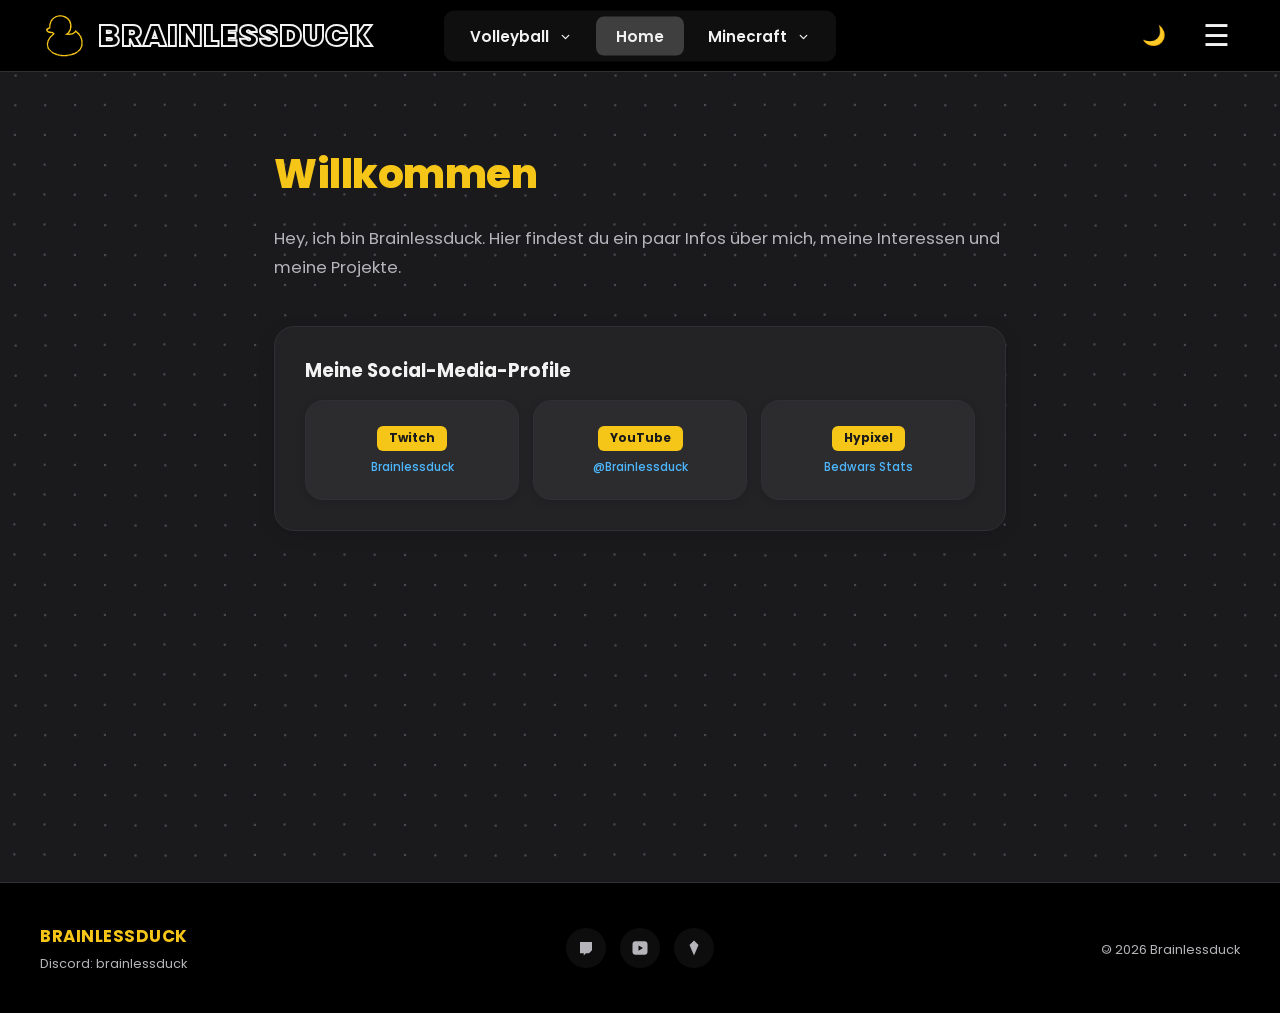
==== index.html @ 58479819 "Klick-Puls: Punkte leuchten nach und verblassen ueber ca. 8 Kaestchen" ====
<!DOCTYPE html>
<html lang="de">
<head>
<meta charset="UTF-8">
  <meta name="viewport" content="width=device-width, initial-scale=1">
<title>Brainlessduck</title>
<link rel="icon" type="image/svg+xml" href="favicon.svg">
<link rel="icon" type="image/png" sizes="32x32" href="favicon-32.png">
<link rel="icon" type="image/png" sizes="16x16" href="favicon-16.png">
<link rel="shortcut icon" href="favicon.ico">
<link rel="apple-touch-icon" sizes="180x180" href="apple-touch-icon.png">
<link rel="manifest" href="site.webmanifest">
<meta name="theme-color" content="#000000">
<link rel="stylesheet" href="style.css?v=2">
</head>
<body>
<canvas id="bg-canvas" aria-hidden="true"></canvas>

<nav>
  <a href="https://brainlessduck.github.io/Brainlessduck/index.html" class="logo">
    <svg class="logo-icon" viewBox="0 0 745 808" xmlns="http://www.w3.org/2000/svg">
      <path d="M 224 73 L 218 83 L 200 87 L 152 135 L 124 206 L 124 258 L 81 278 L 71 292 L 76 319 L 100 343 L 138 358 L 170 353 L 181 363 L 181 372 L 133 416 L 95 478 L 86 524 L 81 525 L 95 614 L 176 695 L 238 724 L 286 738 L 313 738 L 314 743 L 432 743 L 433 738 L 484 734 L 546 715 L 585 695 L 651 638 L 685 567 L 685 473 L 680 472 L 680 449 L 666 424 L 666 411 L 637 377 L 637 368 L 570 306 L 562 306 L 552 329 L 518 354 L 489 363 L 447 362 L 466 343 L 489 301 L 494 268 L 499 267 L 499 206 L 494 205 L 494 187 L 480 149 L 442 102 L 389 68 L 362 64 L 361 59 L 333 59 L 332 54 L 291 54 Z M 219 101 L 262 82 L 280 82 L 281 77 L 342 77 L 343 82 L 375 87 L 409 110 L 418 110 L 457 154 L 471 201 L 476 202 L 471 286 L 438 343 L 385 381 L 480 386 L 481 381 L 518 377 L 547 362 L 562 343 L 579 343 L 633 402 L 661 468 L 661 500 L 666 501 L 661 567 L 638 619 L 589 668 L 571 673 L 546 692 L 519 696 L 489 711 L 443 715 L 442 720 L 400 720 L 399 725 L 348 725 L 346 720 L 305 720 L 285 711 L 262 711 L 237 696 L 215 692 L 167 663 L 123 614 L 109 581 L 109 563 L 104 562 L 104 530 L 109 529 L 114 492 L 147 435 L 214 371 L 214 364 L 185 335 L 115 325 L 99 310 L 99 297 L 142 272 L 147 206 L 152 205 L 161 164 L 180 144 L 180 135 Z" fill="#f5c518" fill-rule="evenodd"/>
    </svg>
    BRAINLESSDUCK
  </a>
  <div class="nav-links">
    <div class="nav-item">
      <a href="interests.html">Volleyball <svg class="nav-caret" viewBox="0 0 24 24" fill="none" stroke="currentColor" stroke-width="2.4" stroke-linecap="round" stroke-linejoin="round"><polyline points="6 9 12 15 18 9"/></svg></a>
      <div class="nav-dropdown">
        <a href="https://brainlessduck.github.io/laeufer-trainer/" target="_blank">Läufer Trainer</a>
      </div>
    </div>
    <a href="index.html" class="active">Home</a>
    <div class="nav-item">
      <a href="minecraft.html">Minecraft <svg class="nav-caret" viewBox="0 0 24 24" fill="none" stroke="currentColor" stroke-width="2.4" stroke-linecap="round" stroke-linejoin="round"><polyline points="6 9 12 15 18 9"/></svg></a>
      <div class="nav-dropdown">
        <a href="minecraft.html#modpacks">Modpacks</a>
      </div>
    </div>
  </div>
  <div class="nav-controls">
    <div class="theme-toggle" id="theme-toggle" onclick="toggleTheme()" title="Hell-/Dunkelmodus">🌙</div>
    <div class="menu-toggle" onclick="event.stopPropagation(); document.getElementById('site-menu').classList.toggle('show')" title="Menü" aria-label="Menü öffnen">☰</div>
  </div>
  <div class="menu-dropdown" id="site-menu">
    <a href="index.html">Home</a>
    <a href="interests.html">Volleyball</a>
    <a href="minecraft.html">Minecraft</a>
  </div>
</nav>

<main>
  <h1 class="hero-heading">Willkommen</h1>
  <p>Hey, ich bin Brainlessduck. Hier findest du ein paar Infos über mich, meine Interessen und meine Projekte.</p>

  <div class="social-card">
    <h2>Meine Social-Media-Profile</h2>
    <div class="social-links">
      <a href="https://www.twitch.tv/brainlessduck" target="_blank"><span class="tag">Twitch</span> Brainlessduck</a>
      <a href="https://www.youtube.com/channel/UCdhdbUvaJ3EtA1hIeOMo19w" target="_blank"><span class="tag">YouTube</span> @Brainlessduck</a>
      <a href="https://plancke.io/hypixel/player/stats/Brainlessduck#BedWars" target="_blank"><span class="tag">Hypixel</span> Bedwars Stats</a>
    </div>
  </div>
</main>

<footer class="site-footer">
  <div class="footer-col">
    <strong>BRAINLESSDUCK</strong>
    <span class="discord-text">Discord: brainlessduck</span>
  </div>
  <div class="footer-col footer-social">
    <a href="https://www.twitch.tv/brainlessduck" target="_blank" title="Twitch">
      <svg viewBox="0 0 24 24" fill="currentColor"><path d="M4 4h16v11l-4 4h-4l-3 3v-3H4V4z"/></svg>
    </a>
    <a href="https://www.youtube.com/channel/UCdhdbUvaJ3EtA1hIeOMo19w" target="_blank" title="YouTube">
      <svg viewBox="0 0 24 24" fill="currentColor"><path fill-rule="evenodd" d="M2 7a4 4 0 0 1 4-4h12a4 4 0 0 1 4 4v10a4 4 0 0 1-4 4H6a4 4 0 0 1-4-4V7z M10 8.5v7l6-3.5-6-3.5z"/></svg>
    </a>
    <a href="https://plancke.io/hypixel/player/stats/Brainlessduck#BedWars" target="_blank" title="Hypixel">
      <svg viewBox="0 0 24 24" fill="currentColor"><path d="M12 2l6 6-6 14L6 8z"/></svg>
    </a>
  </div>
  <div class="footer-col footer-copy">
    <span><span style="display:inline-block;transform:scaleX(-1);">©</span> 2026 Brainlessduck</span>
  </div>
</footer>


<script>
function toggleTheme() {
  const html = document.documentElement;
  const isLight = html.getAttribute('data-theme') === 'light';
  html.setAttribute('data-theme', isLight ? 'dark' : 'light');
  localStorage.setItem('theme', isLight ? 'dark' : 'light');
  document.getElementById('theme-toggle').textContent = isLight ? '🌙' : '☀️';
}
(function() {
  const saved = localStorage.getItem('theme');
  if (saved === 'light') {
    document.documentElement.setAttribute('data-theme', 'light');
  }
})();
window.addEventListener('DOMContentLoaded', () => {
  const saved = localStorage.getItem('theme');
  if (saved === 'light') {
    document.getElementById('theme-toggle').textContent = '☀️';
  }
});

document.addEventListener('click', (e) => {
  const menu = document.getElementById('site-menu');
  const toggle = document.querySelector('.menu-toggle');
  if (menu.classList.contains('show') && !menu.contains(e.target) && e.target !== toggle) {
    menu.classList.remove('show');
  }
});

(function() {
  const targets = document.querySelectorAll('main > *, main li, .footer-col');
  targets.forEach((el, i) => {
    el.classList.add('fade-in');
    el.style.transitionDelay = (i * 70) + 'ms';
  });
  const obs = new IntersectionObserver((entries) => {
    entries.forEach(entry => {
      if (entry.isIntersecting) {
        entry.target.classList.add('visible');
        obs.unobserve(entry.target);
      }
    });
  }, { threshold: 0.12 });
  targets.forEach(el => obs.observe(el));
})();
</script>
<script data-goatcounter="https://brainlessduck.goatcounter.com/count"
        async src="//gc.zgo.at/count.js"></script>
<script src="background.js?v=3"></script>
</body>
</html>
---- style.css ----
@import url('https://fonts.googleapis.com/css2?family=Poppins:wght@400;500;600;700;900&display=swap');

:root {
  --bg: #1a1a1d;
  --nav-bg: #000000;
  --card-bg: #232326;
  --card-border: #303034;
  --accent: #f5c518;
  --link-blue: #4db8ff;
  --text: #f2f2f2;
  --text-dim: #b4b4ba;
  --transition: background 0.2s ease, color 0.2s ease, border-color 0.2s ease;
}

html[data-theme="light"] {
  --bg: #f7f2e7;
  --nav-bg: #fdfaf3;
  --card-bg: #fffdf7;
  --card-border: #e8e0cc;
  --accent: #f5c518;
  --link-blue: #0d7fce;
  --text: #2b2620;
  --text-dim: #6b6153;
}

* {
  margin: 0;
  padding: 0;
  box-sizing: border-box;
}

a {
  text-decoration: none;
}

body {
  background: var(--bg);
  color: var(--text);
  font-family: 'Poppins', Arial, sans-serif;
  min-height: 100vh;
  transition: var(--transition);
}

/* ===== NAV ===== */
nav {
  background: var(--nav-bg);
  position: relative;
  height: 72px;
  border-bottom: 1px solid var(--card-border);
  transition: var(--transition);
}

.logo {
  position: absolute;
  left: 40px;
  top: 50%;
  transform: translateY(-50%);
  display: flex;
  align-items: center;
  gap: 10px;
  font-weight: 900;
  font-size: 1.9rem;
  letter-spacing: 1px;
  color: var(--nav-bg);
  -webkit-text-stroke: 2px var(--text);
  text-decoration: none !important;
  cursor: pointer;
}

.logo:hover,
.logo:visited,
.logo:active {
  text-decoration: none !important;
}

html[data-theme="light"] .logo {
  color: var(--nav-bg);
  -webkit-text-stroke: 2px var(--text);
}

.logo-icon {
  width: 48px;
  height: 48px;
}

.nav-links {
  position: absolute;
  left: 50%;
  top: 50%;
  transform: translate(-50%, -50%);
  display: flex;
  align-items: center;
  gap: 4px;
  background: rgba(255, 255, 255, 0.06);
  border-radius: 10px;
  padding: 6px;
}

html[data-theme="light"] .nav-links {
  background: rgba(0, 0, 0, 0.05);
}

.nav-links a {
  color: var(--text);
  text-decoration: none;
  font-size: 0.95rem;
  font-weight: 600;
  padding: 8px 20px;
  border-radius: 8px;
  transition: background 0.15s ease;
}

html[data-theme="light"] .nav-links {
  background: transparent;
  gap: 8px;
  padding: 0;
}

html[data-theme="light"] .nav-links a {
  background: rgba(0, 0, 0, 0.05);
}

.nav-links a:hover {
  background: rgba(255, 255, 255, 0.1);
}

html[data-theme="light"] .nav-links a:hover {
  background: rgba(0, 0, 0, 0.1);
}

.nav-links a.active {
  background: rgba(255, 255, 255, 0.2);
}

html[data-theme="light"] .nav-links a.active {
  background: var(--accent);
  color: #1a1a1a;
}

.nav-item {
  position: relative;
  display: flex;
  align-items: center;
}

.nav-caret {
  display: inline-flex;
  margin-left: 6px;
  width: 13px;
  height: 13px;
  vertical-align: middle;
  transition: transform 0.18s ease;
}

.nav-item:hover .nav-caret {
  transform: rotate(180deg);
}

.nav-dropdown {
  position: absolute;
  top: 100%;
  left: 50%;
  background: var(--card-bg);
  border: 1px solid var(--card-border);
  border-radius: 14px;
  padding: 8px;
  min-width: 140px;
  box-shadow: 0 12px 28px rgba(0, 0, 0, 0.18);
  opacity: 0;
  visibility: hidden;
  transform: translate(-50%, 6px);
  transition: opacity 0.15s ease 0.15s, transform 0.15s ease 0.15s, visibility 0.15s 0.15s;
  z-index: 25;
}

/* Unsichtbare Bruecke unterhalb des Links: haelt den Hover, waehrend die
   Maus nach unten ins Dropdown wandert. Liegt nicht ueber dem Link selbst,
   damit Klicks auf den Nav-Link weiter ankommen. */
.nav-item::after {
  content: "";
  position: absolute;
  top: 100%;
  left: -14px;
  right: -14px;
  height: 16px;
  pointer-events: none;
}

.nav-item:hover::after,
.nav-item:focus-within::after {
  pointer-events: auto;
}

.nav-item:hover .nav-dropdown,
.nav-item:focus-within .nav-dropdown {
  opacity: 1;
  visibility: visible;
  transform: translate(-50%, 0);
  transition-delay: 0s;
}

.nav-dropdown a {
  display: block;
  padding: 8px 14px;
  font-size: 0.85rem;
  font-weight: 500;
  border-radius: 8px;
  background: none;
}

.nav-dropdown a:hover {
  background: rgba(255, 255, 255, 0.07);
}

html[data-theme="light"] .nav-dropdown a:hover {
  background: rgba(0, 0, 0, 0.05);
}

/* ===== RIGHT CONTROLS (Menu + Theme toggle) ===== */
.nav-controls {
  position: absolute;
  top: 0;
  right: 0;
  height: 72px;
  display: flex;
  align-items: center;
  gap: 18px;
  padding-right: 40px;
}

.theme-toggle {
  cursor: pointer;
  font-size: 1.2rem;
  user-select: none;
  line-height: 1;
  color: var(--text);
  width: 40px;
  height: 40px;
  border-radius: 50%;
  display: flex;
  align-items: center;
  justify-content: center;
  transition: background 0.15s ease;
}

.theme-toggle:hover {
  background: rgba(255, 255, 255, 0.1);
}

html[data-theme="light"] .theme-toggle:hover {
  background: rgba(0, 0, 0, 0.06);
}

.menu-toggle {
  cursor: pointer;
  display: flex;
  align-items: center;
  justify-content: center;
  width: 48px;
  height: 48px;
  border-radius: 50%;
  color: var(--text);
  font-size: 1.9rem;
  user-select: none;
  transition: background 0.15s ease;
}

.menu-toggle:hover {
  background: rgba(255, 255, 255, 0.1);
}

html[data-theme="light"] .menu-toggle:hover {
  background: rgba(0, 0, 0, 0.06);
}

.menu-dropdown {
  position: absolute;
  top: 60px;
  right: 40px;
  background: var(--card-bg);
  border: 1px solid var(--card-border);
  border-radius: 18px;
  padding: 10px;
  min-width: 180px;
  box-shadow: 0 12px 28px rgba(0, 0, 0, 0.18);
  z-index: 30;
  opacity: 0;
  visibility: hidden;
  transform: translateY(-8px) scale(0.97);
  transform-origin: top right;
  transition: opacity 0.16s ease, transform 0.16s ease, visibility 0.16s;
}

.menu-dropdown.show {
  opacity: 1;
  visibility: visible;
  transform: translateY(0) scale(1);
}

.menu-dropdown a {
  display: block;
  color: var(--text);
  text-decoration: none;
  font-size: 0.9rem;
  font-weight: 500;
  padding: 10px 14px;
  border-radius: 8px;
}

.menu-dropdown a:hover {
  background: rgba(255, 255, 255, 0.07);
}

html[data-theme="light"] .menu-dropdown a:hover {
  background: rgba(0, 0, 0, 0.05);
}

/* ===== MAIN CONTENT ===== */
main {
  max-width: 780px;
  margin: 0 auto;
  padding: 72px 24px;
  min-height: 90vh;
}

h1 {
  color: var(--accent);
  margin-bottom: 20px;
  font-size: 2.5rem;
  font-weight: 800;
  letter-spacing: -0.5px;
}

h1.hero-heading {
  color: var(--accent);
}

html[data-theme="light"] h1.hero-heading {
  color: #f5c518;
  -webkit-text-stroke: 2px #b8860b;
}

p {
  color: var(--text-dim);
  line-height: 1.75;
  margin-bottom: 16px;
  font-size: 1.04rem;
}

ul {
  color: var(--text-dim);
  line-height: 1.9;
  padding-left: 22px;
}

/* ===== SOCIAL CARD (Home page) ===== */
.social-card {
  margin-top: 44px;
  background: var(--card-bg);
  border: 1px solid var(--card-border);
  border-radius: 20px;
  padding: 30px 30px;
  box-shadow: 0 4px 18px rgba(0, 0, 0, 0.1);
  transition: var(--transition);
}

.social-card h2 {
  font-size: 1.15rem;
  color: var(--text);
  margin-bottom: 16px;
  font-weight: 700;
}

.social-links {
  display: grid;
  grid-template-columns: repeat(3, 1fr);
  gap: 14px;
}

.social-links a {
  display: flex;
  flex-direction: column;
  align-items: center;
  justify-content: center;
  gap: 8px;
  min-height: 100px;
  color: var(--link-blue);
  text-decoration: none;
  font-size: 0.72rem;
  font-weight: 500;
  padding: 20px 10px;
  border-radius: 18px;
  background: rgba(255, 255, 255, 0.04);
  border: 1px solid var(--card-border);
  box-shadow: 0 2px 10px rgba(0, 0, 0, 0.12);
  transition: background 0.15s ease, transform 0.15s ease, box-shadow 0.15s ease;
  text-align: center;
  white-space: nowrap;
  line-height: 1.4;
}

html[data-theme="light"] .social-links a {
  background: rgba(0, 0, 0, 0.03);
}

.social-links a:hover {
  background: rgba(255, 255, 255, 0.09);
  transform: translateY(-3px);
  box-shadow: 0 8px 20px rgba(0, 0, 0, 0.2);
}

html[data-theme="light"] .social-links a:hover {
  background: rgba(0, 0, 0, 0.03);
  transform: translateY(-3px);
  box-shadow: 0 8px 20px rgba(0, 0, 0, 0.08);
}

.social-links .tag {
  flex-shrink: 0;
  font-size: 0.75rem;
  font-weight: 700;
  color: #1a1a1a;
  background: var(--accent);
  padding: 4px 12px;
  border-radius: 6px;
  text-decoration: none;
  display: inline-block;
  min-width: 70px;
}

/* ===== SCROLL FADE-IN ===== */
.fade-in {
  opacity: 0;
  transform: translateY(24px);
  transition: opacity 0.6s ease, transform 0.6s ease;
}

.fade-in.visible {
  opacity: 1;
  transform: translateY(0);
}

/* ===== LOGO HOVER ===== */
.logo-icon {
  transition: transform 0.25s ease;
}

.logo:hover .logo-icon {
  transform: scale(1.12) rotate(-6deg);
}

/* ===== FOOTER ===== */
.site-footer {
  background: var(--nav-bg);
  border-top: 1px solid var(--card-border);
  padding: 40px 40px;
  display: grid;
  grid-template-columns: 1fr auto 1fr;
  align-items: center;
  gap: 24px;
  transition: var(--transition);
}

.footer-col {
  text-align: left;
}

.footer-col strong {
  color: var(--accent);
  font-size: 1.05rem;
  letter-spacing: 0.5px;
}

.footer-col p {
  color: var(--text-dim);
  font-size: 0.85rem;
  margin-top: 6px;
  max-width: 260px;
  text-align: left;
}

.discord-text {
  display: block;
  color: var(--text-dim);
  font-size: 0.8rem;
  margin-top: 6px;
}

.footer-copy {
  text-align: right;
  justify-self: end;
}

.footer-copy span {
  color: var(--text-dim);
  font-size: 0.8rem;
}

.footer-social {
  display: flex;
  gap: 14px;
  justify-self: center;
}

.footer-social a {
  color: var(--text-dim);
  width: 40px;
  height: 40px;
  border-radius: 50%;
  display: flex;
  align-items: center;
  justify-content: center;
  background: rgba(255, 255, 255, 0.05);
  transition: background 0.18s ease, color 0.18s ease, transform 0.18s ease;
}

html[data-theme="light"] .footer-social a {
  background: rgba(0, 0, 0, 0.04);
}

.footer-social a svg {
  width: 18px;
  height: 18px;
}

.footer-social a:hover {
  color: var(--accent);
  background: rgba(255, 255, 255, 0.1);
  transform: translateY(-4px);
}

html[data-theme="light"] .footer-social a:hover {
  background: rgba(0, 0, 0, 0.06);
}

/* ===== DOCK (schwebende Taskbar) ===== */
.dock-wrapper {
  display: flex;
  justify-content: center;
  padding: 30vh 0 60px;
}

.dock {
  position: static;
  display: flex;
  gap: 10px;
}

.dock-item {
  width: 46px;
  height: 46px;
  border-radius: 15px;
  display: flex;
  align-items: center;
  justify-content: center;
  color: #f5c518;
  background: none;
  transition: transform 0.18s cubic-bezier(.34,1.56,.64,1), background 0.18s ease, color 0.18s ease;
}

.dock-item svg {
  width: 22px;
  height: 22px;
}

.dock-item:hover {
  transform: translateY(-10px) scale(1.14);
  background: rgba(245, 197, 24, 0.15);
  color: #f5c518;
}

/* ===== MODPACKS ===== */
.modpack-subheading {
  font-size: 0.78rem;
  text-transform: uppercase;
  letter-spacing: 0.8px;
  color: var(--text-dim);
  font-weight: 700;
  margin: 22px 0 10px;
}

.modpack-subheading:first-of-type {
  margin-top: 0;
}

.social-card.compact {
  padding: 16px 22px;
  box-shadow: none;
}

.social-card.compact h2 {
  font-size: 0.85rem;
  color: var(--text-dim);
  font-weight: 600;
  margin-bottom: 10px;
}

.modpack-grid {
  display: grid;
  grid-template-columns: repeat(auto-fill, minmax(150px, 1fr));
  gap: 14px;
}

.modpack-item {
  font: inherit;
  text-align: left;
  width: 100%;
  background: rgba(255, 255, 255, 0.04);
  border: 1px solid var(--card-border);
  border-radius: 16px;
  padding: 16px 14px;
  display: flex;
  flex-direction: column;
  justify-content: space-between;
  align-items: flex-start;
  min-height: 92px;
  gap: 5px;
  cursor: pointer;
  transition: transform 0.15s ease, box-shadow 0.15s ease, background 0.15s ease;
}

html[data-theme="light"] .modpack-item {
  background: rgba(0, 0, 0, 0.03);
}

.modpack-item:hover {
  transform: translateY(-4px);
  box-shadow: 0 8px 20px rgba(0, 0, 0, 0.18);
}

.modpack-item strong {
  color: var(--accent);
  font-size: 1rem;
  font-weight: 700;
  line-height: 1.25;
}

.modpack-item .modpack-author {
  color: var(--text-dim);
  font-size: 0.72rem;
  align-self: flex-start;
}

/* ===== MODPACK-MODAL ===== */
.modal-overlay {
  position: fixed;
  inset: 0;
  background: rgba(0, 0, 0, 0.5);
  display: flex;
  align-items: center;
  justify-content: center;
  z-index: 100;
  opacity: 0;
  visibility: hidden;
  transition: opacity 0.15s ease, visibility 0.15s;
}

.modal-overlay.show {
  opacity: 1;
  visibility: visible;
}

.modal-box {
  background: var(--card-bg);
  border: 1px solid var(--card-border);
  border-radius: 18px;
  padding: 24px 26px;
  max-width: 360px;
  width: 90%;
  box-shadow: 0 20px 50px rgba(0, 0, 0, 0.3);
  transform: scale(0.94) translateY(6px);
  transition: transform 0.15s ease;
}

.modal-overlay.show .modal-box {
  transform: scale(1) translateY(0);
}

.modal-box h3 {
  color: var(--accent);
  font-size: 1.15rem;
  margin-bottom: 10px;
}

.modal-box p {
  color: var(--text-dim);
  font-size: 0.9rem;
  line-height: 1.5;
}

.modal-discord {
  margin-top: 12px;
  font-weight: 600;
}

.modal-discord a {
  color: var(--link-blue);
}

.modal-close {
  margin-top: 18px;
  display: inline-block;
  padding: 10px 22px;
  border-radius: 10px;
  background: var(--accent);
  color: #1a1a1a;
  font-family: inherit;
  font-weight: 700;
  font-size: 0.95rem;
  letter-spacing: 0.3px;
  cursor: pointer;
  border: none;
  box-shadow: 0 4px 12px rgba(0, 0, 0, 0.15);
  transition: transform 0.15s ease, box-shadow 0.15s ease;
}

.modal-close:hover {
  transform: translateY(-2px);
  box-shadow: 0 6px 16px rgba(0, 0, 0, 0.2);
}

/* ===== MOBILE ONLY – Desktop bleibt unverändert ===== */
@media (max-width: 700px) {
  nav {
    height: auto;
    display: flex;
    flex-direction: column;
    align-items: center;
    gap: 14px;
    padding: 18px 16px 14px;
  }

  .logo {
    position: static;
    transform: none;
    justify-content: center;
    font-size: 1.5rem;
    gap: 8px;
  }

  .logo-icon {
    width: 34px;
    height: 34px;
  }

  .nav-links {
    position: static;
    transform: none;
    width: 100%;
    justify-content: center;
    gap: 4px;
    padding: 5px;
    flex-wrap: wrap;
  }

  .nav-links a {
    padding: 8px 14px;
    font-size: 0.85rem;
  }

  .nav-controls {
    position: absolute;
    top: 18px;
    right: 16px;
    height: auto;
    padding-right: 0;
    gap: 14px;
  }

  .menu-dropdown {
    top: 58px;
    right: 16px;
  }

  main {
    padding: 40px 18px;
  }

  h1 {
    font-size: 1.7rem;
  }

  .social-card {
    padding: 20px;
  }

  .social-links {
    grid-template-columns: 1fr;
  }

  .social-links a {
    flex-direction: row;
    justify-content: flex-start;
    min-height: auto;
    padding: 14px 16px;
    font-size: 0.85rem;
  }

  .site-footer {
    display: flex;
    flex-direction: column;
    align-items: flex-start;
    padding: 30px 20px;
    gap: 18px;
  }

  .footer-social {
    justify-self: unset;
  }

  .footer-copy {
    text-align: left;
    justify-self: unset;
  }
}

/* ===== FOKUS-SICHTBARKEIT (Tastaturbedienung) ===== */
.modpack-item:focus-visible,
.modal-close:focus-visible,
a:focus-visible,
button:focus-visible {
  outline: 2px solid var(--accent);
  outline-offset: 2px;
}

/* ===== INTERAKTIVER HINTERGRUND (elastisches Raster) ===== */
#bg-canvas {
  position: fixed;
  inset: 0;
  width: 100%;
  height: 100%;
  z-index: 0;
  pointer-events: none;
  display: block;
}

body > main,
body > footer {
  position: relative;
  z-index: 1;
}

/* Nav-Leiste und ihre Dropdowns immer ueber dem Seiteninhalt */
.nav-links,
.nav-controls {
  z-index: 2;
}

/* Nav ueber dem Inhalt, sonst verdeckt main die Dropdowns */
body > nav {
  position: relative;
  z-index: 10;
}
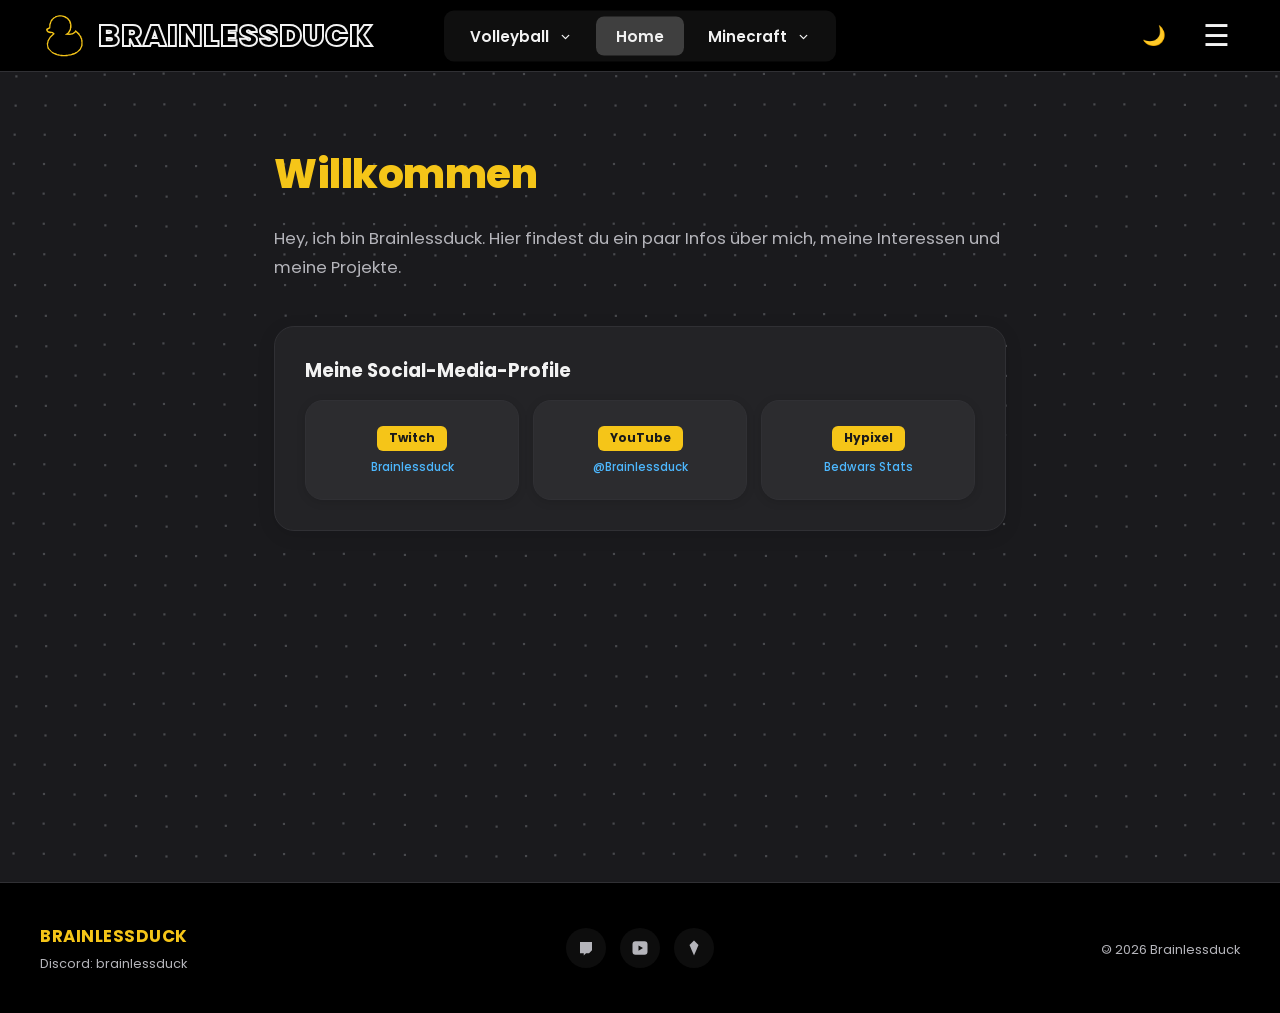
==== commit a8d507bc: "Punkte weichen dem Cursor deutlich schneller aus" ====
--- a/index.html
+++ b/index.html
@@ -133,6 +133,6 @@
 </script>
 <script data-goatcounter="https://brainlessduck.goatcounter.com/count"
         async src="//gc.zgo.at/count.js"></script>
-<script src="background.js?v=3"></script>
+<script src="background.js?v=4"></script>
 </body>
 </html>
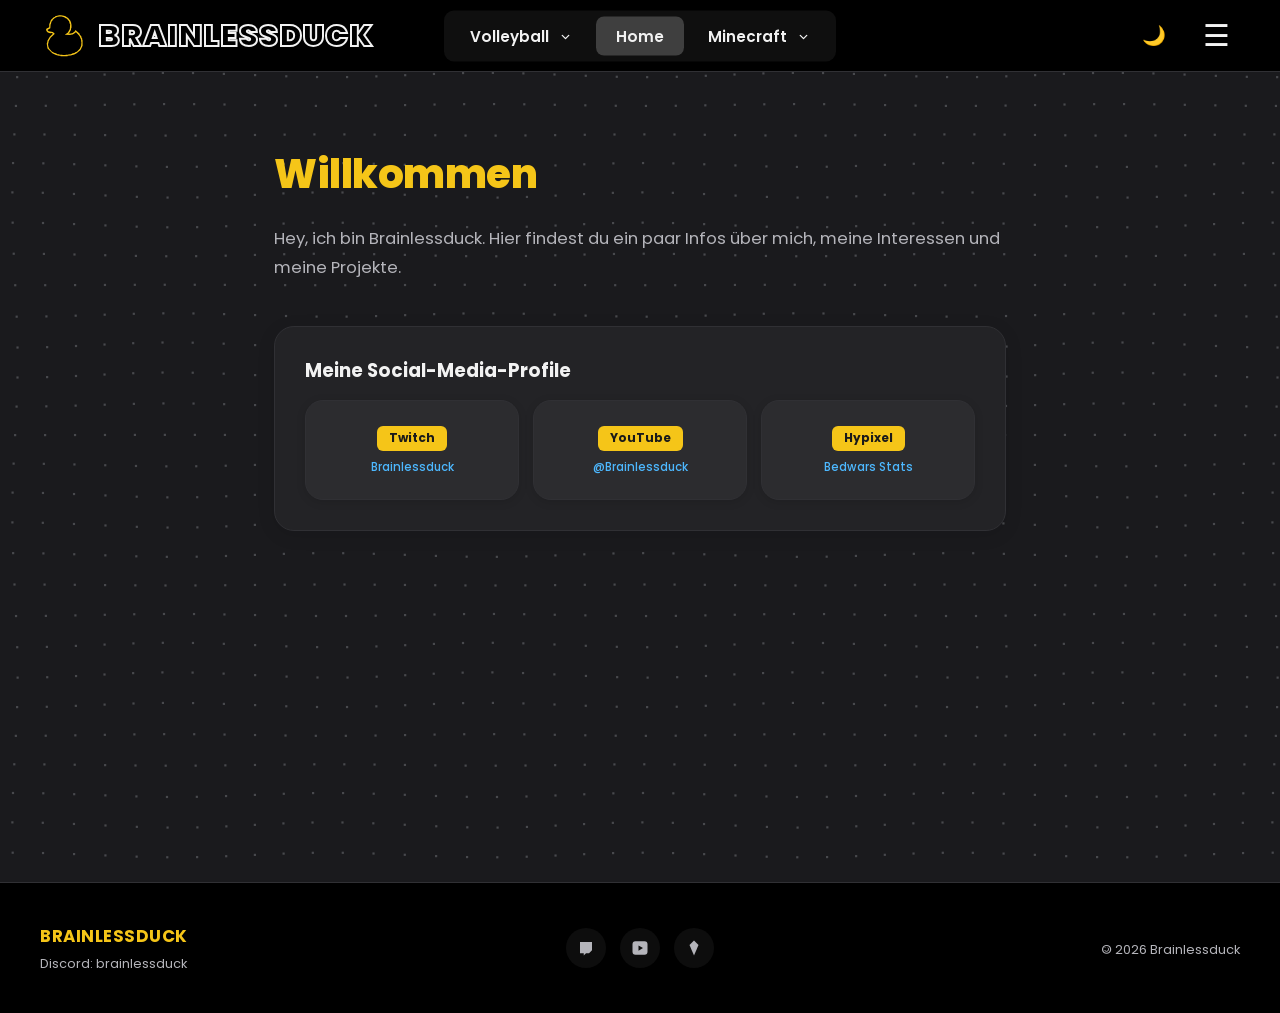
==== commit 58782311: "Puls breitet sich kuerzer aus und fadet nach aussen weicher raus" ====
--- a/index.html
+++ b/index.html
@@ -133,6 +133,6 @@
 </script>
 <script data-goatcounter="https://brainlessduck.goatcounter.com/count"
         async src="//gc.zgo.at/count.js"></script>
-<script src="background.js?v=4"></script>
+<script src="background.js?v=5"></script>
 </body>
 </html>
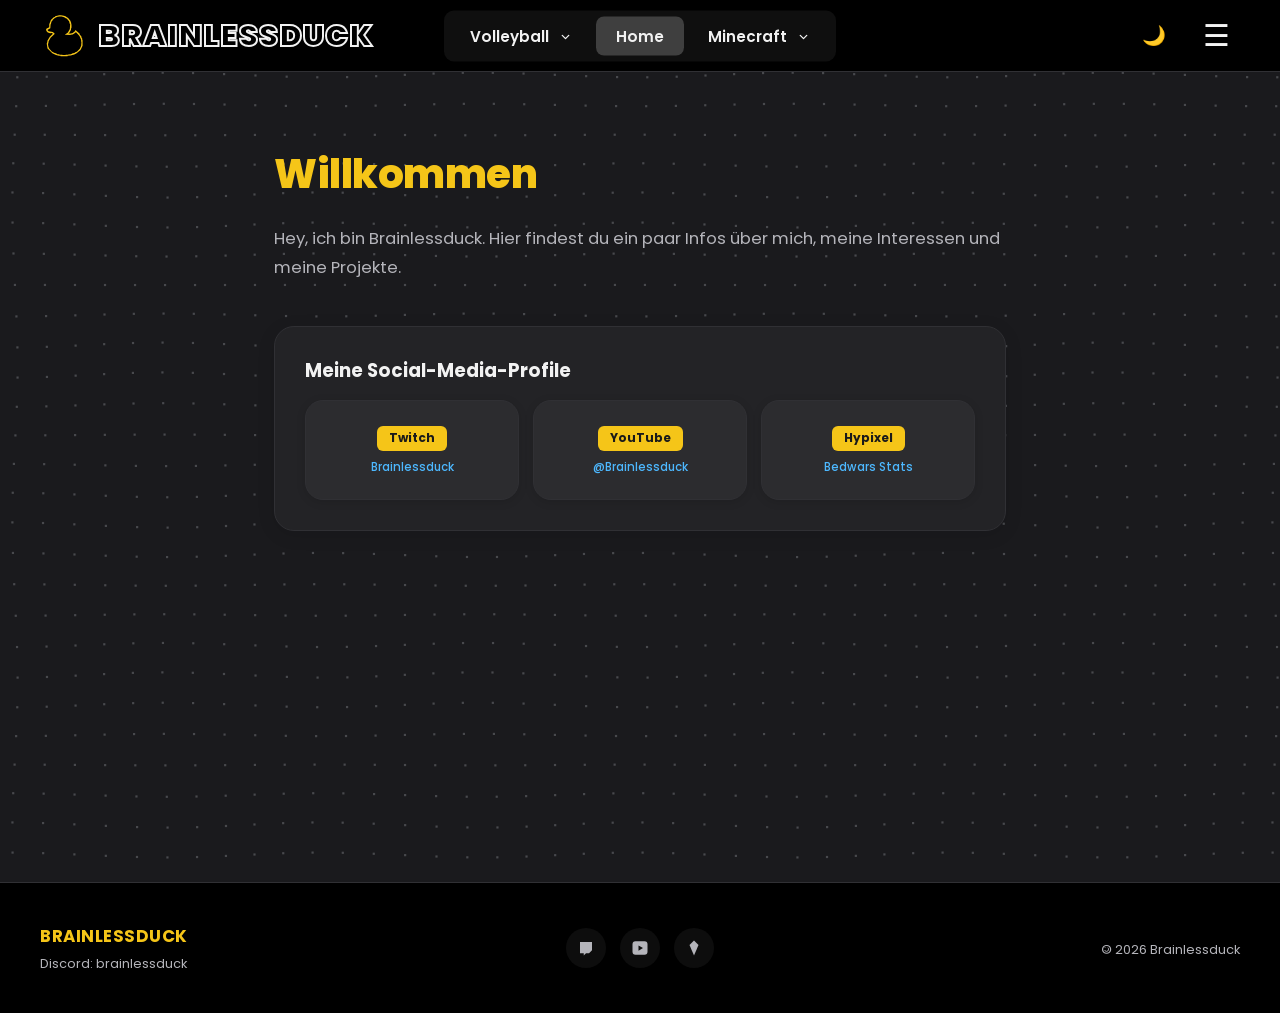
==== commit 5eddd3b8: "Puls deutlich kuerzer: schneller raus, frueher weg" ====
--- a/index.html
+++ b/index.html
@@ -133,6 +133,6 @@
 </script>
 <script data-goatcounter="https://brainlessduck.goatcounter.com/count"
         async src="//gc.zgo.at/count.js"></script>
-<script src="background.js?v=5"></script>
+<script src="background.js?v=6"></script>
 </body>
 </html>
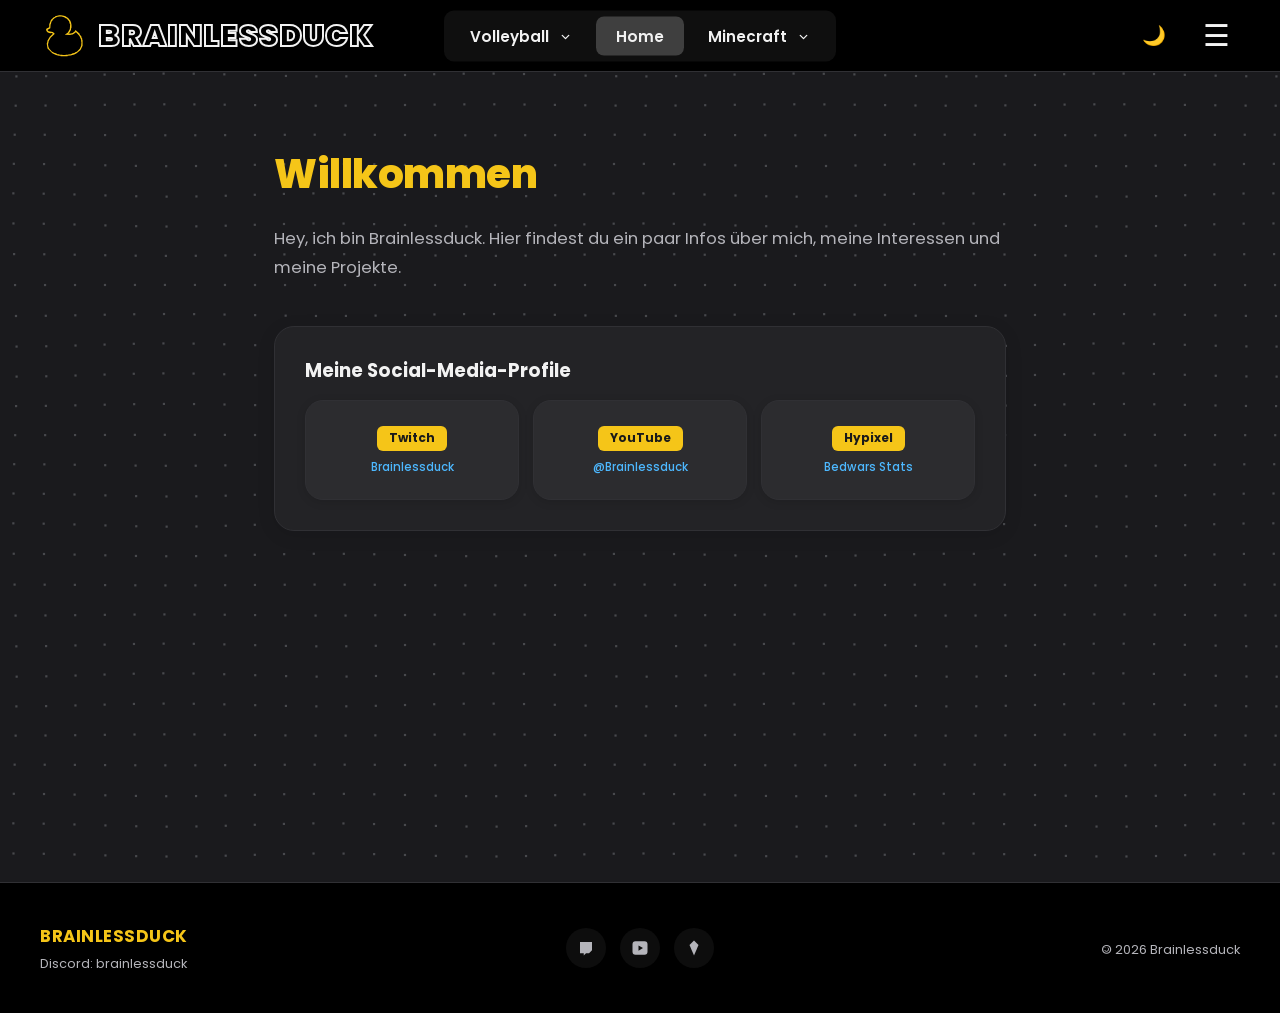
==== commit 90e70fd8: "Volleyball-Seite: Zonen, Positionen und Regeln; neuer Punktezaehler; Nav-Dropdowns per Tap bedienbar" ====
--- a/index.html
+++ b/index.html
@@ -11,7 +11,22 @@
 <link rel="apple-touch-icon" sizes="180x180" href="apple-touch-icon.png">
 <link rel="manifest" href="site.webmanifest">
 <meta name="theme-color" content="#000000">
+<meta name="description" content="Persönliche Website von Brainlessduck: Volleyball-Projekte wie der Läufer Trainer, Minecraft-Modpack-Empfehlungen und meine Social-Media-Profile.">
+<meta name="author" content="Brainlessduck">
+<link rel="canonical" href="https://brainlessduck.github.io/Brainlessduck/index.html">
+<meta property="og:type" content="website">
+<meta property="og:site_name" content="Brainlessduck">
+<meta property="og:locale" content="de_DE">
+<meta property="og:title" content="Brainlessduck">
+<meta property="og:description" content="Persönliche Website von Brainlessduck: Volleyball-Projekte wie der Läufer Trainer, Minecraft-Modpack-Empfehlungen und meine Social-Media-Profile.">
+<meta property="og:url" content="https://brainlessduck.github.io/Brainlessduck/index.html">
+<meta property="og:image" content="https://brainlessduck.github.io/Brainlessduck/android-chrome-512.png">
+<meta name="twitter:card" content="summary">
+<meta name="twitter:title" content="Brainlessduck">
+<meta name="twitter:description" content="Persönliche Website von Brainlessduck: Volleyball-Projekte wie der Läufer Trainer, Minecraft-Modpack-Empfehlungen und meine Social-Media-Profile.">
+<meta name="twitter:image" content="https://brainlessduck.github.io/Brainlessduck/android-chrome-512.png">
 <link rel="stylesheet" href="style.css?v=2">
+<script>if(localStorage.getItem('theme')==='light')document.documentElement.setAttribute('data-theme','light');</script>
 </head>
 <body>
 <canvas id="bg-canvas" aria-hidden="true"></canvas>
@@ -28,6 +43,7 @@
       <a href="interests.html">Volleyball <svg class="nav-caret" viewBox="0 0 24 24" fill="none" stroke="currentColor" stroke-width="2.4" stroke-linecap="round" stroke-linejoin="round"><polyline points="6 9 12 15 18 9"/></svg></a>
       <div class="nav-dropdown">
         <a href="https://brainlessduck.github.io/laeufer-trainer/" target="_blank">Läufer Trainer</a>
+        <a href="punktezaehler.html">Punktezähler</a>
       </div>
     </div>
     <a href="index.html" class="active">Home</a>
@@ -45,7 +61,10 @@
   <div class="menu-dropdown" id="site-menu">
     <a href="index.html">Home</a>
     <a href="interests.html">Volleyball</a>
+    <a href="https://brainlessduck.github.io/laeufer-trainer/" target="_blank" class="menu-sub">Läufer Trainer</a>
+    <a href="punktezaehler.html" class="menu-sub">Punktezähler</a>
     <a href="minecraft.html">Minecraft</a>
+    <a href="minecraft.html#modpacks" class="menu-sub">Modpacks</a>
   </div>
 </nav>
 
@@ -84,53 +103,7 @@
   </div>
 </footer>
 
-
-<script>
-function toggleTheme() {
-  const html = document.documentElement;
-  const isLight = html.getAttribute('data-theme') === 'light';
-  html.setAttribute('data-theme', isLight ? 'dark' : 'light');
-  localStorage.setItem('theme', isLight ? 'dark' : 'light');
-  document.getElementById('theme-toggle').textContent = isLight ? '🌙' : '☀️';
-}
-(function() {
-  const saved = localStorage.getItem('theme');
-  if (saved === 'light') {
-    document.documentElement.setAttribute('data-theme', 'light');
-  }
-})();
-window.addEventListener('DOMContentLoaded', () => {
-  const saved = localStorage.getItem('theme');
-  if (saved === 'light') {
-    document.getElementById('theme-toggle').textContent = '☀️';
-  }
-});
-
-document.addEventListener('click', (e) => {
-  const menu = document.getElementById('site-menu');
-  const toggle = document.querySelector('.menu-toggle');
-  if (menu.classList.contains('show') && !menu.contains(e.target) && e.target !== toggle) {
-    menu.classList.remove('show');
-  }
-});
-
-(function() {
-  const targets = document.querySelectorAll('main > *, main li, .footer-col');
-  targets.forEach((el, i) => {
-    el.classList.add('fade-in');
-    el.style.transitionDelay = (i * 70) + 'ms';
-  });
-  const obs = new IntersectionObserver((entries) => {
-    entries.forEach(entry => {
-      if (entry.isIntersecting) {
-        entry.target.classList.add('visible');
-        obs.unobserve(entry.target);
-      }
-    });
-  }, { threshold: 0.12 });
-  targets.forEach(el => obs.observe(el));
-})();
-</script>
+<script src="main.js?v=1"></script>
 <script data-goatcounter="https://brainlessduck.goatcounter.com/count"
         async src="//gc.zgo.at/count.js"></script>
 <script src="background.js?v=6"></script>
--- a/style.css
+++ b/style.css
@@ -851,3 +851,275 @@
   position: relative;
   z-index: 10;
 }
+
+/* ===== TOUCH-GERAETE: NAV-DROPDOWN PER TAP ===== */
+.nav-item.open .nav-dropdown {
+  opacity: 1;
+  visibility: visible;
+  transform: translate(-50%, 0);
+  transition-delay: 0s;
+}
+
+.nav-item.open .nav-caret {
+  transform: rotate(180deg);
+}
+
+/* Untereintraege im Hamburger-Menue */
+.menu-dropdown a.menu-sub {
+  font-size: 0.82rem;
+  color: var(--text-dim);
+  padding-left: 26px;
+}
+
+/* ===== VOLLEYBALL: ZONEN-GRAFIK ===== */
+.zone-court {
+  display: block;
+  width: 100%;
+  max-width: 320px;
+  height: auto;
+  margin: 4px auto 18px;
+}
+
+.info-list {
+  list-style: none;
+  padding-left: 0;
+  margin: 0;
+  display: grid;
+  gap: 10px;
+}
+
+.info-list li {
+  display: flex;
+  gap: 12px;
+  align-items: baseline;
+  line-height: 1.6;
+  color: var(--text-dim);
+  font-size: 0.95rem;
+}
+
+.info-list .abbr {
+  flex-shrink: 0;
+  min-width: 42px;
+  text-align: center;
+  font-size: 0.75rem;
+  font-weight: 700;
+  color: #1a1a1a;
+  background: var(--accent);
+  padding: 3px 8px;
+  border-radius: 6px;
+}
+
+.info-list strong {
+  color: var(--text);
+}
+
+/* ===== PUNKTEZAEHLER ===== */
+.scoreboard {
+  margin-top: 32px;
+  background: var(--card-bg);
+  border: 1px solid var(--card-border);
+  border-radius: 20px;
+  padding: 22px;
+  box-shadow: 0 4px 18px rgba(0, 0, 0, 0.1);
+  transition: var(--transition);
+}
+
+.board-top {
+  display: flex;
+  align-items: center;
+  justify-content: space-between;
+  gap: 12px;
+  flex-wrap: wrap;
+  margin-bottom: 18px;
+}
+
+.board-meta {
+  font-size: 0.9rem;
+  font-weight: 600;
+  color: var(--text);
+}
+
+.board-meta span {
+  color: var(--accent);
+}
+
+.board-mode {
+  display: flex;
+  gap: 6px;
+}
+
+.board-mode button {
+  font-family: inherit;
+  font-size: 0.78rem;
+  font-weight: 600;
+  color: var(--text-dim);
+  background: rgba(255, 255, 255, 0.05);
+  border: 1px solid var(--card-border);
+  border-radius: 8px;
+  padding: 6px 12px;
+  cursor: pointer;
+  transition: background 0.15s ease, color 0.15s ease;
+}
+
+html[data-theme="light"] .board-mode button {
+  background: rgba(0, 0, 0, 0.03);
+}
+
+.board-mode button.active {
+  color: #1a1a1a;
+  background: var(--accent);
+  border-color: var(--accent);
+}
+
+.teams {
+  display: grid;
+  grid-template-columns: 1fr 1fr;
+  gap: 14px;
+}
+
+.team {
+  display: flex;
+  flex-direction: column;
+  gap: 10px;
+}
+
+.team-name {
+  font-family: inherit;
+  font-size: 0.95rem;
+  font-weight: 600;
+  text-align: center;
+  color: var(--text);
+  background: rgba(255, 255, 255, 0.04);
+  border: 1px solid var(--card-border);
+  border-radius: 10px;
+  padding: 9px 8px;
+  width: 100%;
+  transition: var(--transition);
+}
+
+html[data-theme="light"] .team-name {
+  background: rgba(0, 0, 0, 0.03);
+}
+
+.team-name:focus {
+  outline: 2px solid var(--accent);
+  outline-offset: 1px;
+}
+
+.point-btn {
+  font-family: inherit;
+  font-size: 3.4rem;
+  font-weight: 800;
+  line-height: 1;
+  color: var(--accent);
+  background: rgba(255, 255, 255, 0.05);
+  border: 1px solid var(--card-border);
+  border-radius: 18px;
+  padding: 26px 10px;
+  cursor: pointer;
+  user-select: none;
+  transition: background 0.15s ease, transform 0.15s ease;
+}
+
+html[data-theme="light"] .point-btn {
+  background: rgba(0, 0, 0, 0.03);
+}
+
+.point-btn:hover {
+  background: rgba(255, 255, 255, 0.09);
+}
+
+html[data-theme="light"] .point-btn:hover {
+  background: rgba(0, 0, 0, 0.05);
+}
+
+.point-btn:active {
+  transform: scale(0.97);
+}
+
+.minus-btn {
+  font-family: inherit;
+  font-size: 0.82rem;
+  font-weight: 600;
+  color: var(--text-dim);
+  background: none;
+  border: 1px solid var(--card-border);
+  border-radius: 10px;
+  padding: 8px;
+  cursor: pointer;
+  transition: background 0.15s ease, color 0.15s ease;
+}
+
+.minus-btn:hover {
+  background: rgba(255, 255, 255, 0.06);
+  color: var(--text);
+}
+
+html[data-theme="light"] .minus-btn:hover {
+  background: rgba(0, 0, 0, 0.04);
+}
+
+.board-hint {
+  text-align: center;
+  font-size: 0.88rem;
+  font-weight: 600;
+  color: var(--accent);
+  min-height: 22px;
+  margin: 16px 0 0;
+}
+
+.board-sets {
+  text-align: center;
+  font-size: 0.85rem;
+  color: var(--text-dim);
+  margin: 6px 0 0;
+  line-height: 1.6;
+}
+
+.board-actions {
+  display: flex;
+  gap: 10px;
+  justify-content: center;
+  margin-top: 18px;
+}
+
+.board-actions button {
+  font-family: inherit;
+  font-size: 0.85rem;
+  font-weight: 600;
+  color: var(--text-dim);
+  background: rgba(255, 255, 255, 0.04);
+  border: 1px solid var(--card-border);
+  border-radius: 10px;
+  padding: 10px 18px;
+  cursor: pointer;
+  transition: background 0.15s ease, color 0.15s ease;
+}
+
+html[data-theme="light"] .board-actions button {
+  background: rgba(0, 0, 0, 0.03);
+}
+
+.board-actions button:hover {
+  background: rgba(255, 255, 255, 0.09);
+  color: var(--text);
+}
+
+html[data-theme="light"] .board-actions button:hover {
+  background: rgba(0, 0, 0, 0.05);
+}
+
+@media (max-width: 700px) {
+  .scoreboard {
+    padding: 16px;
+  }
+
+  .point-btn {
+    font-size: 2.9rem;
+    padding: 30px 6px;
+  }
+
+  .board-top {
+    justify-content: center;
+  }
+}
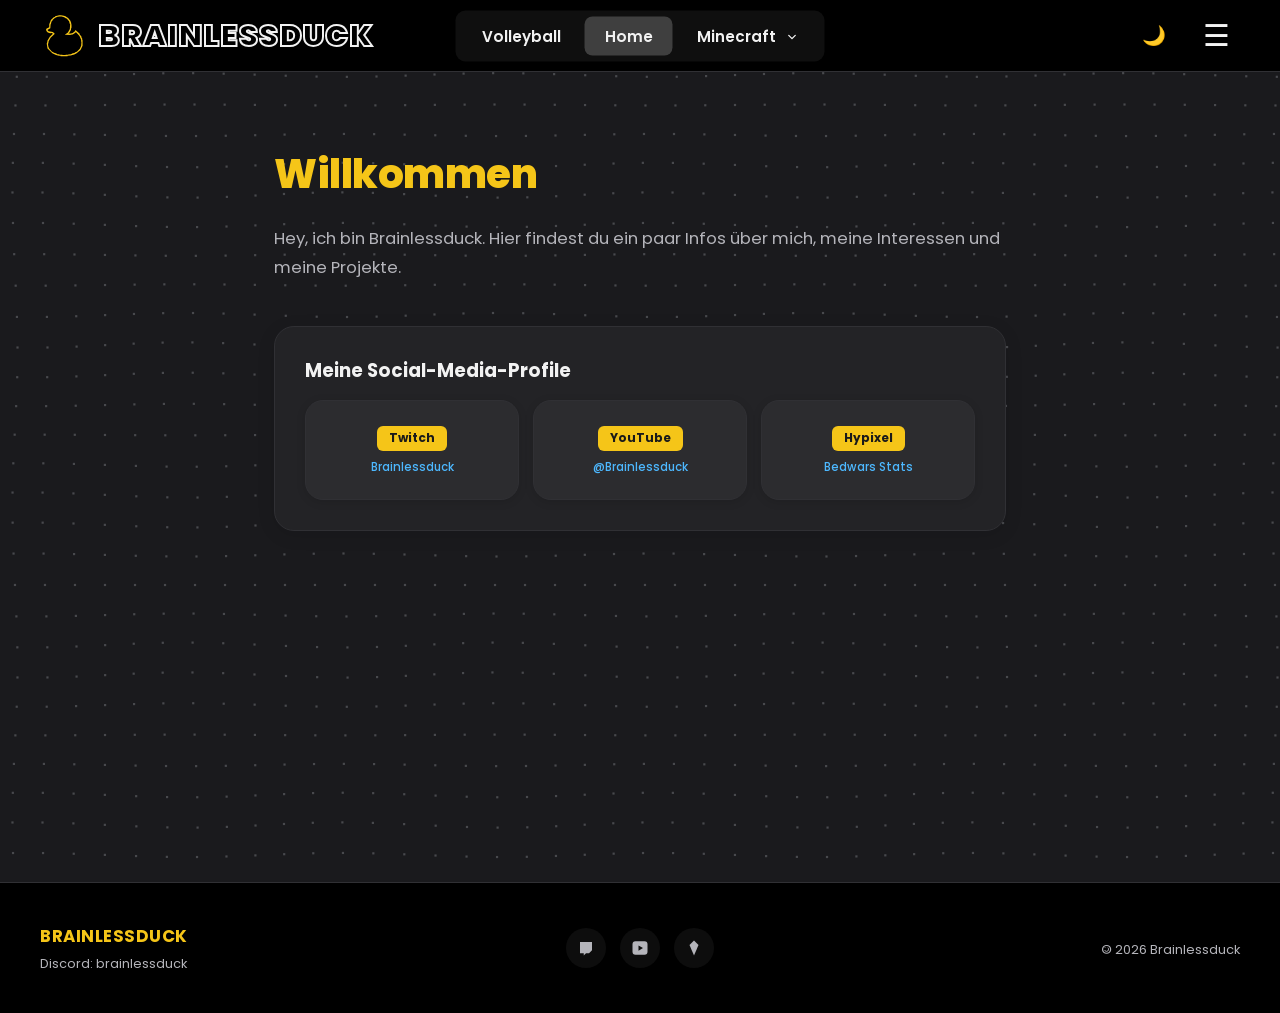
==== commit 23d73be8: "Volleyball-Nav ohne Dropdown, Projekte oben, Regeln-Karte entfernt; Punktezaehler mit Beach-Modus" ====
--- a/index.html
+++ b/index.html
@@ -39,13 +39,7 @@
     BRAINLESSDUCK
   </a>
   <div class="nav-links">
-    <div class="nav-item">
-      <a href="interests.html">Volleyball <svg class="nav-caret" viewBox="0 0 24 24" fill="none" stroke="currentColor" stroke-width="2.4" stroke-linecap="round" stroke-linejoin="round"><polyline points="6 9 12 15 18 9"/></svg></a>
-      <div class="nav-dropdown">
-        <a href="https://brainlessduck.github.io/laeufer-trainer/" target="_blank">Läufer Trainer</a>
-        <a href="punktezaehler.html">Punktezähler</a>
-      </div>
-    </div>
+    <a href="interests.html">Volleyball</a>
     <a href="index.html" class="active">Home</a>
     <div class="nav-item">
       <a href="minecraft.html">Minecraft <svg class="nav-caret" viewBox="0 0 24 24" fill="none" stroke="currentColor" stroke-width="2.4" stroke-linecap="round" stroke-linejoin="round"><polyline points="6 9 12 15 18 9"/></svg></a>
@@ -61,8 +55,6 @@
   <div class="menu-dropdown" id="site-menu">
     <a href="index.html">Home</a>
     <a href="interests.html">Volleyball</a>
-    <a href="https://brainlessduck.github.io/laeufer-trainer/" target="_blank" class="menu-sub">Läufer Trainer</a>
-    <a href="punktezaehler.html" class="menu-sub">Punktezähler</a>
     <a href="minecraft.html">Minecraft</a>
     <a href="minecraft.html#modpacks" class="menu-sub">Modpacks</a>
   </div>
--- a/style.css
+++ b/style.css
@@ -1123,3 +1123,38 @@
     justify-content: center;
   }
 }
+
+/* ===== PUNKTEZAEHLER: UMSCHALTER + BEACH-MODUS ===== */
+.board-toggles {
+  display: flex;
+  gap: 8px;
+  flex-wrap: wrap;
+}
+
+body.beach {
+  background: radial-gradient(130% 55% at 50% 0%, #2c2517 0%, var(--bg) 58%);
+}
+
+html[data-theme="light"] body.beach {
+  background: radial-gradient(130% 55% at 50% 0%, #fbeac2 0%, var(--bg) 58%);
+}
+
+.scoreboard.beach {
+  background: linear-gradient(165deg, #2b2416 0%, var(--card-bg) 68%);
+  border-color: #4d4126;
+}
+
+html[data-theme="light"] .scoreboard.beach {
+  background: linear-gradient(165deg, #fdf1d3 0%, var(--card-bg) 68%);
+  border-color: #e9d9ac;
+}
+
+.scoreboard.beach .point-btn {
+  background: rgba(245, 197, 24, 0.1);
+  border-color: #4d4126;
+}
+
+html[data-theme="light"] .scoreboard.beach .point-btn {
+  background: rgba(245, 197, 24, 0.16);
+  border-color: #e9d9ac;
+}
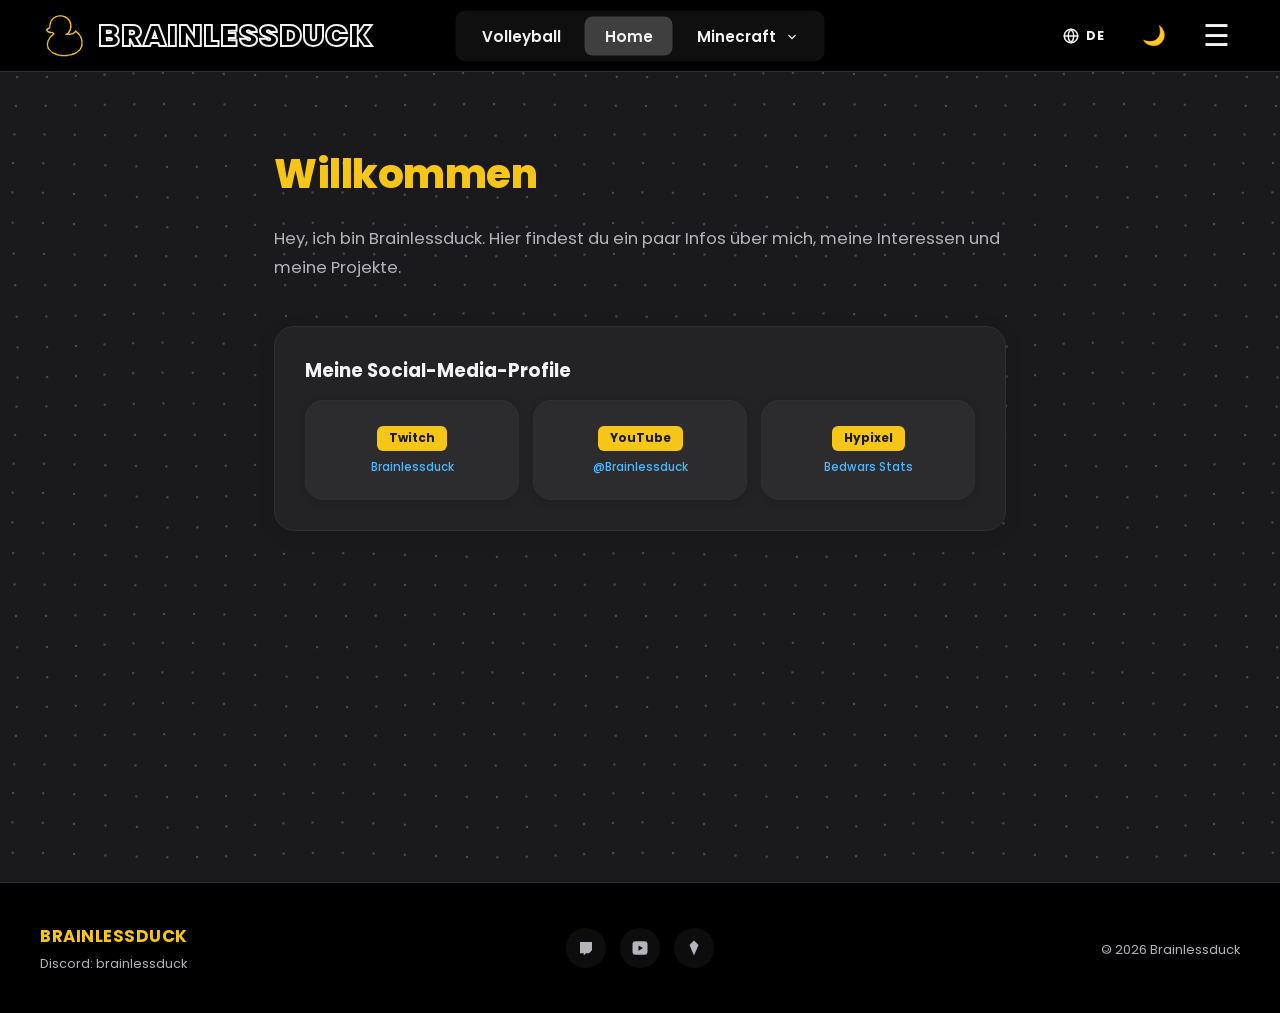
==== commit fdd309cf: "Sprachumschalter DE/EN fuer die gesamte Website" ====
--- a/index.html
+++ b/index.html
@@ -49,8 +49,12 @@
     </div>
   </div>
   <div class="nav-controls">
-    <div class="theme-toggle" id="theme-toggle" onclick="toggleTheme()" title="Hell-/Dunkelmodus">🌙</div>
-    <div class="menu-toggle" onclick="event.stopPropagation(); document.getElementById('site-menu').classList.toggle('show')" title="Menü" aria-label="Menü öffnen">☰</div>
+    <button type="button" class="lang-toggle" id="lang-toggle" onclick="toggleLang()" title="Sprache / Language" aria-label="Sprache wechseln / Change language">
+      <svg viewBox="0 0 24 24" fill="none" stroke="currentColor" stroke-width="2" stroke-linecap="round" stroke-linejoin="round" aria-hidden="true"><circle cx="12" cy="12" r="9"/><path d="M3 12h18"/><path d="M12 3c2.5 2.6 3.8 5.7 3.8 9S14.5 18.4 12 21c-2.5-2.6-3.8-5.7-3.8-9S9.5 5.6 12 3z"/></svg>
+      <span id="lang-label">DE</span>
+    </button>
+    <div class="theme-toggle" id="theme-toggle" onclick="toggleTheme()" title="Hell-/Dunkelmodus" data-i18n-title="nav.theme">🌙</div>
+    <div class="menu-toggle" onclick="event.stopPropagation(); document.getElementById('site-menu').classList.toggle('show')" title="Menü" aria-label="Menü öffnen" data-i18n-title="nav.menu" data-i18n-aria="nav.menu">☰</div>
   </div>
   <div class="menu-dropdown" id="site-menu">
     <a href="index.html">Home</a>
@@ -61,15 +65,15 @@
 </nav>
 
 <main>
-  <h1 class="hero-heading">Willkommen</h1>
-  <p>Hey, ich bin Brainlessduck. Hier findest du ein paar Infos über mich, meine Interessen und meine Projekte.</p>
+  <h1 class="hero-heading" data-i18n="home.h1">Willkommen</h1>
+  <p data-i18n="home.intro">Hey, ich bin Brainlessduck. Hier findest du ein paar Infos über mich, meine Interessen und meine Projekte.</p>
 
   <div class="social-card">
-    <h2>Meine Social-Media-Profile</h2>
+    <h2 data-i18n="home.social">Meine Social-Media-Profile</h2>
     <div class="social-links">
       <a href="https://www.twitch.tv/brainlessduck" target="_blank"><span class="tag">Twitch</span> Brainlessduck</a>
       <a href="https://www.youtube.com/channel/UCdhdbUvaJ3EtA1hIeOMo19w" target="_blank"><span class="tag">YouTube</span> @Brainlessduck</a>
-      <a href="https://plancke.io/hypixel/player/stats/Brainlessduck#BedWars" target="_blank"><span class="tag">Hypixel</span> Bedwars Stats</a>
+      <a href="https://plancke.io/hypixel/player/stats/Brainlessduck#BedWars" target="_blank"><span class="tag">Hypixel</span> <span data-i18n="home.bedwars">Bedwars Stats</span></a>
     </div>
   </div>
 </main>
@@ -95,6 +99,7 @@
   </div>
 </footer>
 
+<script src="i18n.js?v=1"></script>
 <script src="main.js?v=1"></script>
 <script data-goatcounter="https://brainlessduck.goatcounter.com/count"
         async src="//gc.zgo.at/count.js"></script>
--- a/style.css
+++ b/style.css
@@ -1158,3 +1158,44 @@
   background: rgba(245, 197, 24, 0.16);
   border-color: #e9d9ac;
 }
+
+/* ===== SPRACHUMSCHALTER ===== */
+.lang-toggle {
+  display: flex;
+  align-items: center;
+  gap: 6px;
+  font-family: inherit;
+  font-size: 0.8rem;
+  font-weight: 700;
+  letter-spacing: 0.5px;
+  color: var(--text);
+  background: none;
+  border: none;
+  padding: 8px 12px;
+  border-radius: 999px;
+  cursor: pointer;
+  transition: background 0.15s ease;
+}
+
+.lang-toggle svg {
+  width: 18px;
+  height: 18px;
+}
+
+.lang-toggle:hover {
+  background: rgba(255, 255, 255, 0.1);
+}
+
+html[data-theme="light"] .lang-toggle:hover {
+  background: rgba(0, 0, 0, 0.06);
+}
+
+@media (max-width: 700px) {
+  .nav-controls {
+    gap: 6px;
+  }
+
+  .lang-toggle {
+    padding: 6px 8px;
+  }
+}
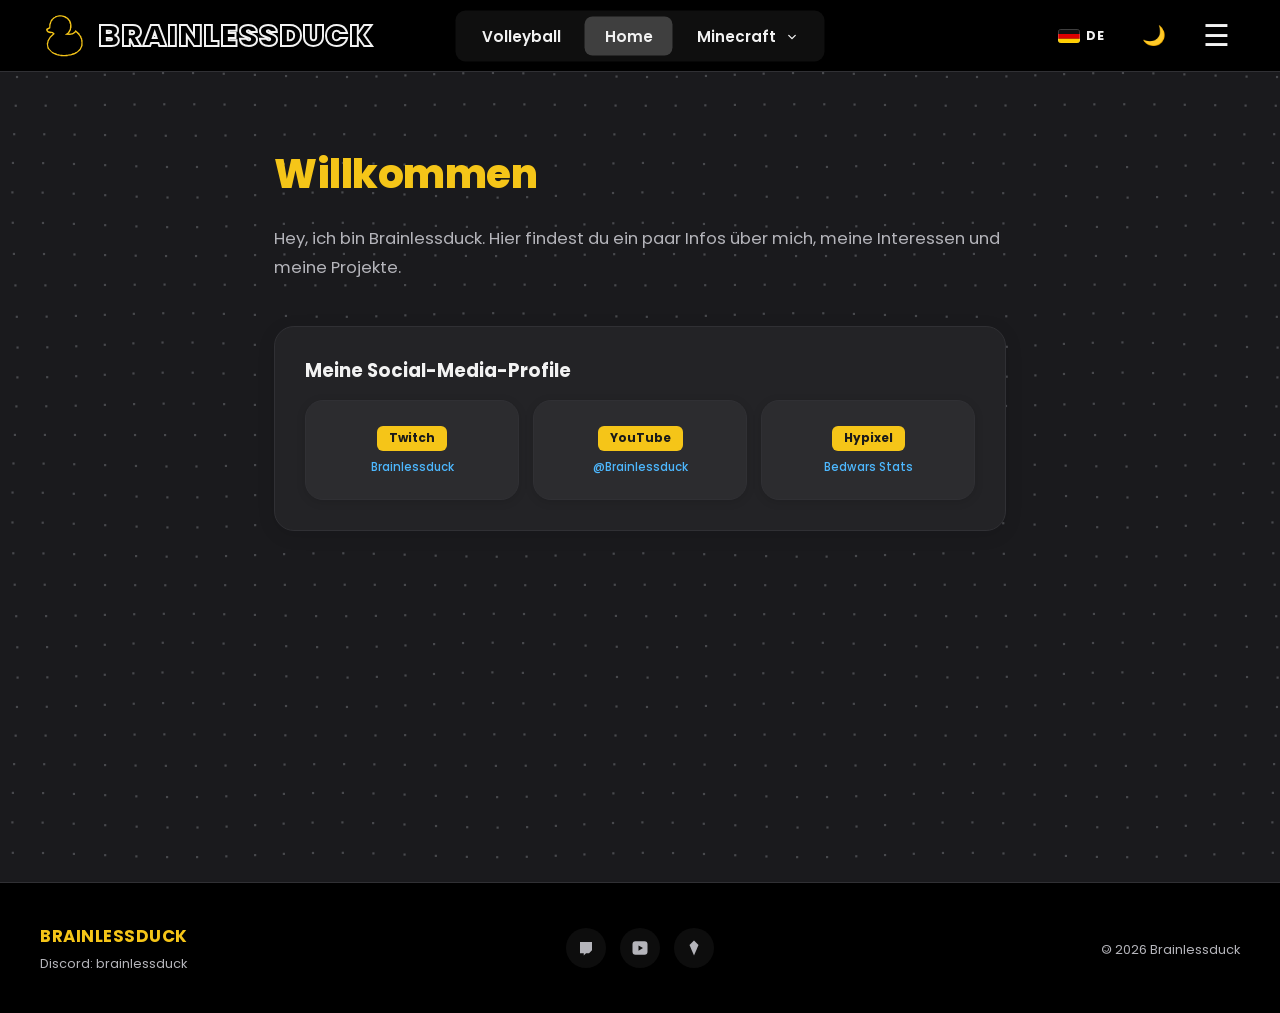
==== commit 9b5b8d1c: "Sprachumschalter mit Flaggen statt Globus, no-cache-Tags auf allen Seiten" ====
--- a/index.html
+++ b/index.html
@@ -11,6 +11,9 @@
 <link rel="apple-touch-icon" sizes="180x180" href="apple-touch-icon.png">
 <link rel="manifest" href="site.webmanifest">
 <meta name="theme-color" content="#000000">
+<meta http-equiv="Cache-Control" content="no-cache, no-store, must-revalidate">
+<meta http-equiv="Pragma" content="no-cache">
+<meta http-equiv="Expires" content="0">
 <meta name="description" content="Persönliche Website von Brainlessduck: Volleyball-Projekte wie der Läufer Trainer, Minecraft-Modpack-Empfehlungen und meine Social-Media-Profile.">
 <meta name="author" content="Brainlessduck">
 <link rel="canonical" href="https://brainlessduck.github.io/Brainlessduck/index.html">
@@ -50,7 +53,7 @@
   </div>
   <div class="nav-controls">
     <button type="button" class="lang-toggle" id="lang-toggle" onclick="toggleLang()" title="Sprache / Language" aria-label="Sprache wechseln / Change language">
-      <svg viewBox="0 0 24 24" fill="none" stroke="currentColor" stroke-width="2" stroke-linecap="round" stroke-linejoin="round" aria-hidden="true"><circle cx="12" cy="12" r="9"/><path d="M3 12h18"/><path d="M12 3c2.5 2.6 3.8 5.7 3.8 9S14.5 18.4 12 21c-2.5-2.6-3.8-5.7-3.8-9S9.5 5.6 12 3z"/></svg>
+      <svg class="flag flag-de" viewBox="0 0 24 16" aria-hidden="true"><rect width="24" height="16" rx="2.5" fill="#111"/><path d="M0 5.33h24v5.34H0z" fill="#dd0000"/><path d="M0 10.67h24v3.08a2.5 2.5 0 0 1-2.5 2.25h-19A2.5 2.5 0 0 1 0 13.75z" fill="#ffce00"/><rect x="0.4" y="0.4" width="23.2" height="15.2" rx="2.2" fill="none" stroke="rgba(255,255,255,0.3)" stroke-width="0.8"/></svg><svg class="flag flag-en" viewBox="0 0 24 16" aria-hidden="true"><defs><clipPath id="flag-en-clip"><rect width="24" height="16" rx="2.5"/></clipPath></defs><g clip-path="url(#flag-en-clip)"><rect width="24" height="16" fill="#fff"/><path d="M0 0.00h24v1.23H0z" fill="#b22234"/><path d="M0 2.46h24v1.23H0z" fill="#b22234"/><path d="M0 4.92h24v1.23H0z" fill="#b22234"/><path d="M0 7.38h24v1.23H0z" fill="#b22234"/><path d="M0 9.85h24v1.23H0z" fill="#b22234"/><path d="M0 12.31h24v1.23H0z" fill="#b22234"/><path d="M0 14.77h24v1.23H0z" fill="#b22234"/><rect width="10" height="8.62" fill="#3c3b6e"/><circle cx="1.70" cy="1.50" r="0.62" fill="#fff"/><circle cx="3.85" cy="1.50" r="0.62" fill="#fff"/><circle cx="6.00" cy="1.50" r="0.62" fill="#fff"/><circle cx="8.15" cy="1.50" r="0.62" fill="#fff"/><circle cx="1.70" cy="3.40" r="0.62" fill="#fff"/><circle cx="3.85" cy="3.40" r="0.62" fill="#fff"/><circle cx="6.00" cy="3.40" r="0.62" fill="#fff"/><circle cx="8.15" cy="3.40" r="0.62" fill="#fff"/><circle cx="1.70" cy="5.30" r="0.62" fill="#fff"/><circle cx="3.85" cy="5.30" r="0.62" fill="#fff"/><circle cx="6.00" cy="5.30" r="0.62" fill="#fff"/><circle cx="8.15" cy="5.30" r="0.62" fill="#fff"/><circle cx="1.70" cy="7.20" r="0.62" fill="#fff"/><circle cx="3.85" cy="7.20" r="0.62" fill="#fff"/><circle cx="6.00" cy="7.20" r="0.62" fill="#fff"/><circle cx="8.15" cy="7.20" r="0.62" fill="#fff"/></g><rect x="0.4" y="0.4" width="23.2" height="15.2" rx="2.2" fill="none" stroke="rgba(255,255,255,0.3)" stroke-width="0.8"/></svg>
       <span id="lang-label">DE</span>
     </button>
     <div class="theme-toggle" id="theme-toggle" onclick="toggleTheme()" title="Hell-/Dunkelmodus" data-i18n-title="nav.theme">🌙</div>
--- a/style.css
+++ b/style.css
@@ -1199,3 +1199,24 @@
     padding: 6px 8px;
   }
 }
+
+/* Flaggen im Sprachumschalter */
+.lang-toggle .flag {
+  width: 22px;
+  height: auto;
+  border-radius: 3px;
+  display: block;
+  flex-shrink: 0;
+}
+
+.lang-toggle .flag-en {
+  display: none;
+}
+
+html[lang="en"] .lang-toggle .flag-de {
+  display: none;
+}
+
+html[lang="en"] .lang-toggle .flag-en {
+  display: block;
+}
